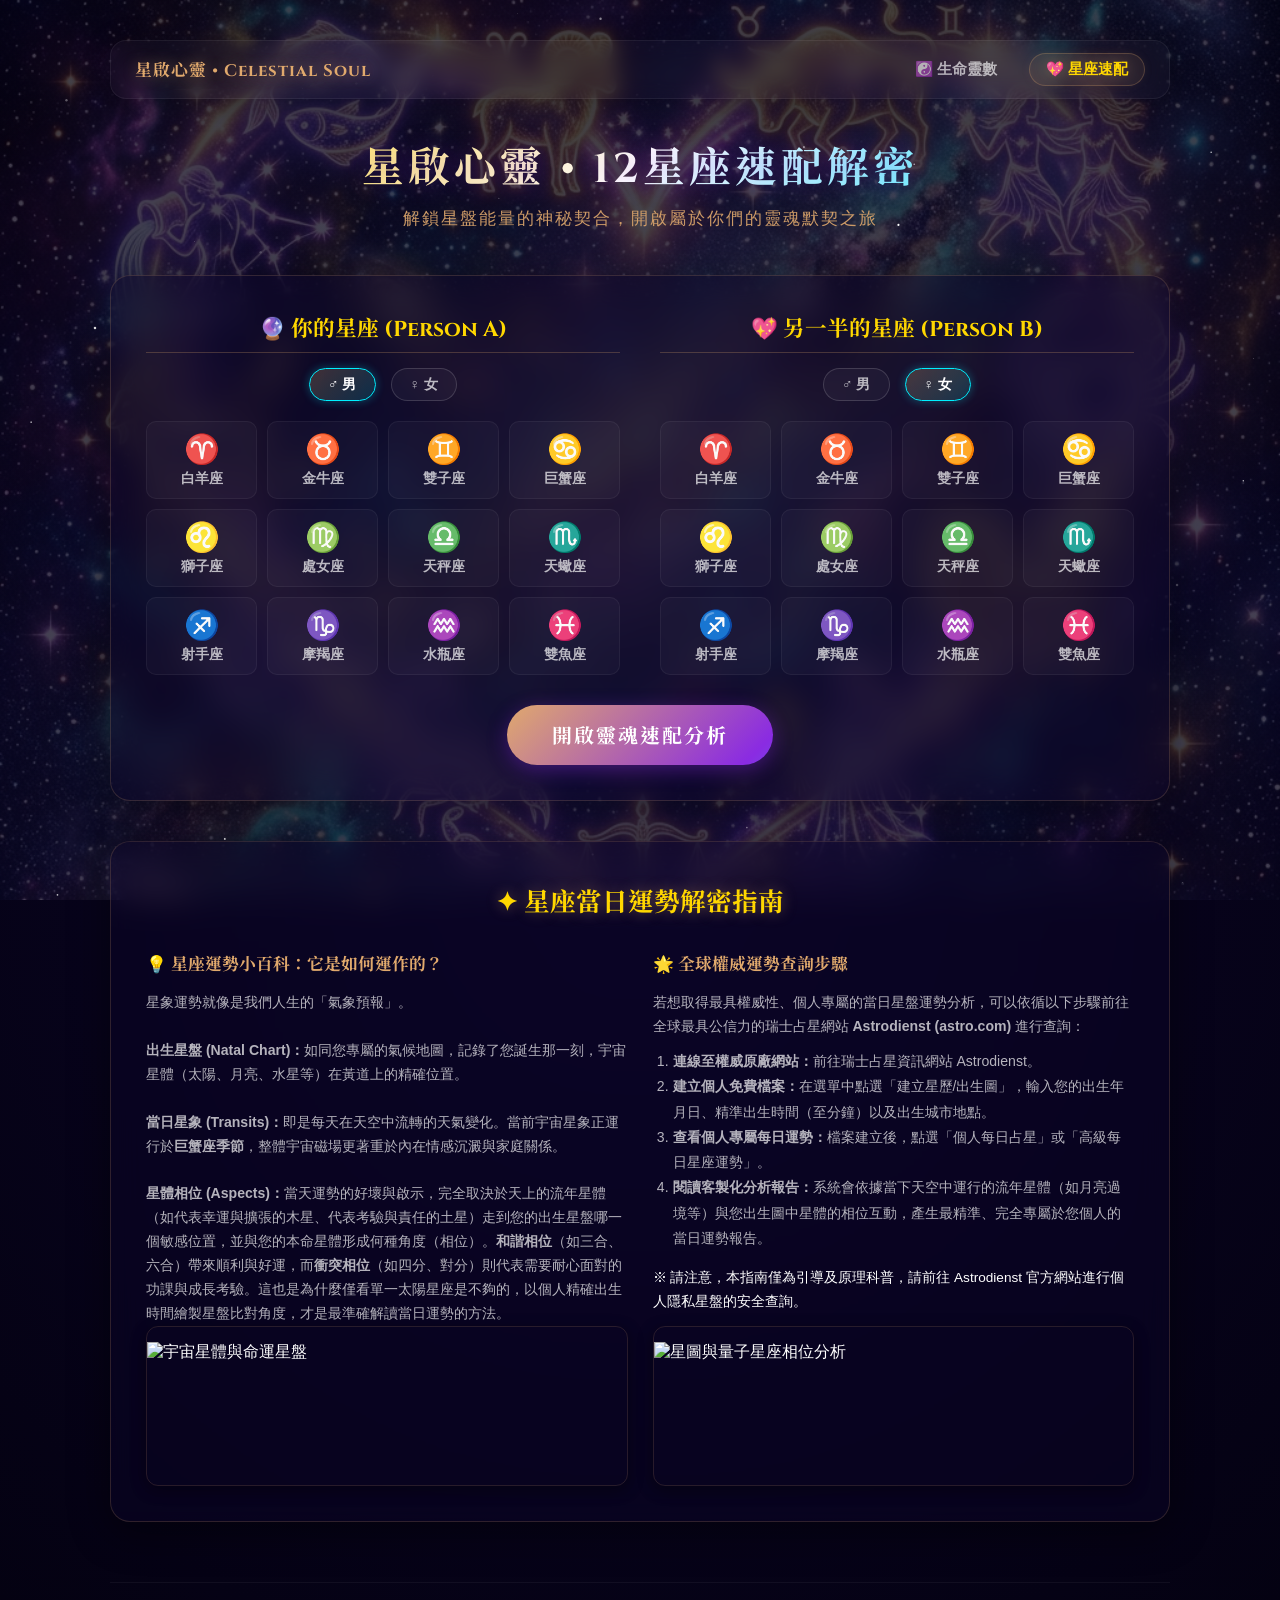
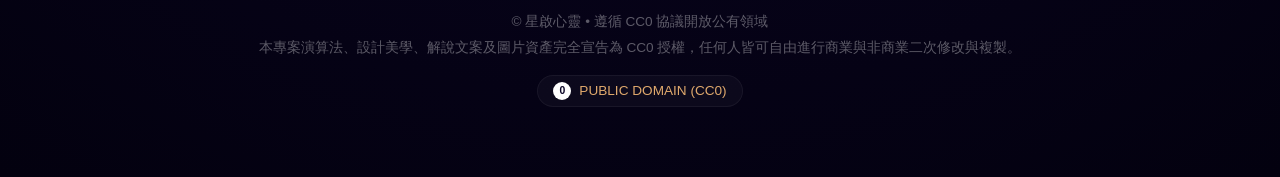
==== zodiac-matchmaker/index.html @ 4b8df40c "Deploy: upload SSLErrorAssistant and zodiac-matchmaker to RAY3" ====
<!DOCTYPE html>
<html lang="zh-Hant">
<head>
  <meta charset="UTF-8">
  <meta name="viewport" content="width=device-width, initial-scale=1.0">
  <title>星啟心靈 • 12星座戀人速配解密 (CC0 無版權開放版)</title>
  <meta name="description" content="自動計算12星座速配指數，結合情人互動模式、互補能量分析與價值觀共鳴，為您提供最高情緒價值的靈魂解讀與默契指南。">
  <link rel="stylesheet" href="index.css">
</head>
<body>

  <!-- 宇宙背景與動態星空 -->
  <div class="celestial-bg"></div>
  <canvas id="starfield-canvas" class="star-field-canvas"></canvas>

  <!-- 自動計算動畫遮罩 -->
  <div id="loader-overlay" class="loader-overlay hidden">
    <div class="cosmic-spinner"></div>
    <p id="loader-text">與守護星宿建立量子連結中...</p>
  </div>

  <div class="app-container">
    
    <!-- 頂部導覽列 -->
    <nav class="site-nav">
      <div class="nav-brand">星啟心靈 • Celestial Soul</div>
      <div class="nav-links">
        <a href="../index.html" class="nav-link">☯️ 生命靈數</a>
        <a href="index.html" class="nav-link active">💖 星座速配</a>
      </div>
    </nav>
    
    <!-- 網站標頭 -->
    <header class="site-header">
      <h1>星啟心靈 • 12星座速配解密</h1>
      <p>解鎖星盤能量的神秘契合，開啟屬於你們的靈魂默契之旅</p>
    </header>

    <!-- 星座選擇主面板 -->
    <main class="glass-panel">
      <div class="zodiac-selection-area">
        
        <!-- 左側：第一方星座 -->
        <div class="selection-column">
          <h2 class="column-title">🔮 你的星座 (Person A)</h2>
          <div class="gender-selector" id="gender-person-a">
            <button class="gender-btn active" data-gender="male">♂️ 男</button>
            <button class="gender-btn" data-gender="female">♀️ 女</button>
          </div>
          <div class="zodiac-grid" id="grid-person-a">
            <!-- 由 JS 動態生成星座卡片 -->
          </div>
        </div>

        <!-- 右側：第二方星座 -->
        <div class="selection-column">
          <h2 class="column-title">💖 另一半的星座 (Person B)</h2>
          <div class="gender-selector" id="gender-person-b">
            <button class="gender-btn" data-gender="male">♂️ 男</button>
            <button class="gender-btn active" data-gender="female">♀️ 女</button>
          </div>
          <div class="zodiac-grid" id="grid-person-b">
            <!-- 由 JS 動態生成星座卡片 -->
          </div>
        </div>

      </div>

      <!-- 分析按鈕 -->
      <div class="match-button-wrapper">
        <button id="btn-match" class="btn-celestial">開啟靈魂速配分析</button>
      </div>
    </main>

    <!-- 速配分析結果儀表板 (預設隱藏) -->
    <section id="results-dashboard" class="glass-panel results-dashboard hidden">
      
      <!-- 頂部速配基礎資訊 -->
      <div class="results-header">
        
        <div class="match-profile-container">
          <!-- Person A -->
          <div class="profile-sign" id="profile-a">
            <span class="profile-symbol" id="symbol-a">♈</span>
            <span class="profile-name" id="name-a">牡羊座</span>
          </div>
          
          <div class="match-vs-heart">💖</div>
          
          <!-- Person B -->
          <div class="profile-sign" id="profile-b">
            <span class="profile-symbol" id="symbol-b">♌</span>
            <span class="profile-name" id="name-b">獅子座</span>
          </div>
        </div>

        <!-- 圓形百分比得分 -->
        <div class="score-circular-wrapper">
          <div class="circle-score-box">
            <span class="score-num" id="compatibility-score">92</span>
            <span class="score-lbl">速配指數</span>
          </div>
        </div>

      </div>

      <!-- 細項屬性速配條 -->
      <div class="compatibility-ratings-box">
        <div class="rating-row">
          <div class="rating-header">
            <span class="rating-label">💬 溝通契合度</span>
            <span class="rating-value" id="rate-comm-val">90%</span>
          </div>
          <div class="rating-bar-bg">
            <div class="rating-bar-fill" id="rate-comm-bar" style="width: 0%;"></div>
          </div>
        </div>

        <div class="rating-row">
          <div class="rating-header">
            <span class="rating-label">🔥 情感熱烈度</span>
            <span class="rating-value" id="rate-passion-val">95%</span>
          </div>
          <div class="rating-bar-bg">
            <div class="rating-bar-fill" id="rate-passion-bar" style="width: 0%;"></div>
          </div>
        </div>

        <div class="rating-row">
          <div class="rating-header">
            <span class="rating-label">🛡️ 關係穩定度</span>
            <span class="rating-value" id="rate-stable-val">85%</span>
          </div>
          <div class="rating-bar-bg">
            <div class="rating-bar-fill" id="rate-stable-bar" style="width: 0%;"></div>
          </div>
        </div>
      </div>

      <!-- 情緒價值總評語卡 -->
      <div class="emotional-verdict-card">
        <h4 id="verdict-title">天作之合，靈魂共鳴</h4>
        <p id="verdict-desc">兩個人在一起就像是兩顆互相吸引的恆星，在浩瀚的宇宙中交織出明亮的光芒。你們的愛充滿激情且彼此忠誠，是不畏風雨的黃金組合。</p>
        
        <!-- 衝突摩擦區 -->
        <div class="verdict-friction-box" id="verdict-friction-box">
          <h5>💥 潛在衝突與關係考驗：</h5>
          <p id="verdict-friction-desc">相處久了可能會面臨的性格磨擦點與考驗...</p>
        </div>
      </div>

      <!-- 四大深度模式切換 Tab -->
      <div class="modes-tab-bar">
        <button class="tab-link active" data-target="panel-personality">🔮 星座性格解析</button>
        <button class="tab-link" data-target="panel-interaction">🎭 情人互動模式</button>
        <button class="tab-link" data-target="panel-complementary">☯️ 能量互補模式</button>
        <button class="tab-link" data-target="panel-values">💎 價值觀共鳴模式</button>
      </div>

      <!-- Tab 面板內容 -->
      <div class="tab-content-area">

        <!-- 星座性格解析 -->
        <div id="panel-personality" class="tab-panel active">
          <div class="personality-layout">
            <!-- Person A 性格卡片 -->
            <div class="personality-card" id="personality-card-a">
              <div class="zodiac-profile-header">
                <span class="zodiac-profile-symbol" id="personality-symbol-a">♈</span>
                <div class="zodiac-profile-title">
                  <h3 id="personality-name-a">白羊座</h3>
                  <span class="zodiac-tag" id="personality-tag-a">火象星座 • 本位</span>
                </div>
              </div>
              <p class="zodiac-profile-label" id="personality-label-a">熱烈奔放的開拓者</p>
              <p class="zodiac-profile-desc" id="personality-desc-a">擁有無窮勇氣與行動力的開路先鋒</p>
              
              <div class="traits-container">
                <div class="trait-box strength">
                  <h5>🌟 優勢特質</h5>
                  <div class="trait-tags" id="personality-strengths-a">
                    <!-- Dynamic tags -->
                  </div>
                </div>
                <div class="trait-box weakness">
                  <h5>⚠️ 劣勢盲點</h5>
                  <div class="trait-tags" id="personality-weaknesses-a">
                    <!-- Dynamic tags -->
                  </div>
                </div>
              </div>

              <div class="love-style-box">
                <h5>💖 戀愛風格與態度</h5>
                <p id="personality-love-a">主動出擊，愛恨分明</p>
              </div>
            </div>

            <!-- VS 分割線 -->
            <div class="personality-divider">
              <span class="divider-line"></span>
              <span class="divider-icon">✵</span>
              <span class="divider-line"></span>
            </div>

            <!-- Person B 性格卡片 -->
            <div class="personality-card" id="personality-card-b">
              <div class="zodiac-profile-header">
                <span class="zodiac-profile-symbol" id="personality-symbol-b">♌</span>
                <div class="zodiac-profile-title">
                  <h3 id="personality-name-b">獅子座</h3>
                  <span class="zodiac-tag" id="personality-tag-b">火象星座 • 固定</span>
                </div>
              </div>
              <p class="zodiac-profile-label" id="personality-label-b">慷慨高傲的領導者</p>
              <p class="zodiac-profile-desc" id="personality-desc-b">自帶引力與領袖氣場的耀眼恆星</p>
              
              <div class="traits-container">
                <div class="trait-box strength">
                  <h5>🌟 優勢特質</h5>
                  <div class="trait-tags" id="personality-strengths-b">
                    <!-- Dynamic tags -->
                  </div>
                </div>
                <div class="trait-box weakness">
                  <h5>⚠️ 劣勢盲點</h5>
                  <div class="trait-tags" id="personality-weaknesses-b">
                    <!-- Dynamic tags -->
                  </div>
                </div>
              </div>

              <div class="love-style-box">
                <h5>💖 戀愛風格與態度</h5>
                <p id="personality-love-b">充滿戲劇張力與絕對忠誠的愛</p>
              </div>
            </div>
          </div>
        </div>
        
        <!-- 情人互動模式 -->
        <div id="panel-interaction" class="tab-panel">
          <div class="mode-layout">
            <div class="mode-content">
              <h3>日常相處火花與溝通密碼</h3>
              <p id="interaction-text" class="mode-para">你們的互動總是自然且充滿生機。不論是分享生活中的瑣碎，還是進行深度的思考討論，彼此都能快速抓到對方的笑點與思維頻率。</p>
              
              <div class="mode-highlight-box">
                <h5>✨ 最甜蜜的約會指南：</h5>
                <p id="interaction-dating">一起進行戶外運動、挑戰新鮮事物，或者一起策劃一場隨興的公路旅行，最能激發你們的熱情火花！</p>
              </div>

              <div class="mode-warning-box">
                <h5>⚠️ 相處暗礁與溝通地雷：</h5>
                <p id="interaction-warning">雙方在日常對話中容易踩到的地雷與誤區...</p>
              </div>

              <!-- 情人互動小挑戰 -->
              <div class="interactive-challenge-card">
                <h4>🔮 今日默契升溫挑戰 (Lover Challenge)</h4>
                <p class="challenge-text" id="challenge-content">「用眼神交流30秒，並不准笑場，最後給對方一個溫暖的擁抱。」</p>
                <button class="btn-challenge" id="btn-next-challenge">換個挑戰 ✦</button>
              </div>
            </div>
            
            <div class="mode-illustration-container">
              <img src="assets/lover_interaction.png" alt="情人互動模式" class="mode-img">
            </div>
          </div>
        </div>

        <!-- 能量互補模式 -->
        <div id="panel-complementary" class="tab-panel">
          <div class="mode-layout">
            <div class="mode-content">
              <h3>靈魂拼圖與互補成長</h3>
              <p id="complementary-text" class="mode-para">你們的結合正是陰陽調和的典範。一個人擅長開創與引導，另一個人則溫柔地托底與包容。性格上的不同不是隔閡，而是讓靈魂趨於完美的最後一塊拼圖。</p>
              
              <div class="mode-highlight-box">
                <h5>🌱 伴侶修行課題：</h5>
                <p id="complementary-lesson">學習在強勢時給予對方溫柔的包容，在被動時勇敢踏出支持的一步，這能讓你們的守護能量牢不可破。</p>
              </div>

              <div class="mode-warning-box">
                <h5>🔍 性格不合關鍵剖析：</h5>
                <p id="complementary-warning">性格差異中可能帶來摩擦與不協調的關鍵要素...</p>
              </div>
            </div>

            <div class="mode-illustration-container">
              <img src="assets/complementary_balance.png" alt="互補能量模式" class="mode-img">
            </div>
          </div>
        </div>

        <!-- 價值觀共鳴模式 -->
        <div id="panel-values" class="tab-panel">
          <div class="mode-layout">
            <div class="mode-content">
              <h3>未來共鳴與核心價值</h3>
              <p id="values-text" class="mode-para">在人生的大方向上，你們擁有高度一致的追求。不論是對於理想生活的勾勒，對財富積累的態度，還是對家庭責任的承擔，彼此都願意成為對方的依靠。</p>
              
              <div class="mode-highlight-box">
                <h5>💍 長久維繫指引：</h5>
                <p id="values-guideline">建立一個共同的夢想儲蓄計劃或未來清單，定期回顧進度，讓未來的每一步都刻印著彼此的名字。</p>
              </div>

              <div class="mode-warning-box">
                <h5>⚡ 價值觀分歧與對立：</h5>
                <p id="values-warning">雙方在生活目標、金錢觀或未來願景中的潛在分歧...</p>
              </div>
            </div>

            <div class="mode-illustration-container">
              <img src="assets/values_harmony.png" alt="價值觀模式" class="mode-img">
            </div>
          </div>
        </div>

      </div>

    </section>

    <!-- 星座運勢科普與查詢指南 -->
    <section class="glass-panel guide-section">
      <h2>✦ 星座當日運勢解密指南</h2>
      <div class="faq-grid">
        
        <div class="faq-item">
          <h4>💡 星座運勢小百科：它是如何運作的？</h4>
          <p>
            星象運勢就像是我們人生的「氣象預報」。<br><br>
            <strong>出生星盤 (Natal Chart)：</strong>如同您專屬的氣候地圖，記錄了您誕生那一刻，宇宙星體（太陽、月亮、水星等）在黃道上的精確位置。<br><br>
            <strong>當日星象 (Transits)：</strong>即是每天在天空中流轉的天氣變化。當前宇宙星象正運行於<strong>巨蟹座季節</strong>，整體宇宙磁場更著重於內在情感沉澱與家庭關係。<br><br>
            <strong>星體相位 (Aspects)：</strong>當天運勢的好壞與啟示，完全取決於天上的流年星體（如代表幸運與擴張的木星、代表考驗與責任的土星）走到您的出生星盤哪一個敏感位置，並與您的本命星體形成何種角度（相位）。<strong>和諧相位</strong>（如三合、六合）帶來順利與好運，而<strong>衝突相位</strong>（如四分、對分）則代表需要耐心面對的功課與成長考驗。這也是為什麼僅看單一太陽星座是不夠的，以個人精確出生時間繪製星盤比對角度，才是最準確解讀當日運勢的方法。
          </p>
          <img src="../cosmic_hourglass.png" alt="宇宙星體與命運星盤" class="faq-image">
        </div>

        <div class="faq-item">
          <h4>🌟 全球權威運勢查詢步驟</h4>
          <p>
            若想取得最具權威性、個人專屬的當日星盤運勢分析，可以依循以下步驟前往全球最具公信力的瑞士占星網站 <strong>Astrodienst (astro.com)</strong> 進行查詢：
          </p>
          <ol style="color: rgba(255, 255, 255, 0.7); font-size: 0.88rem; line-height: 1.8; padding-left: 20px; margin-top: 10px;">
            <li><strong>連線至權威原廠網站：</strong>前往瑞士占星資訊網站 Astrodienst。</li>
            <li><strong>建立個人免費檔案：</strong>在選單中點選「建立星歷/出生圖」，輸入您的出生年月日、精準出生時間（至分鐘）以及出生城市地點。</li>
            <li><strong>查看個人專屬每日運勢：</strong>檔案建立後，點選「個人每日占星」或「高級每日星座運勢」。</li>
            <li><strong>閱讀客製化分析報告：</strong>系統會依據當下天空中運行的流年星體（如月亮過境等）與您出生圖中星體的相位互動，產生最精準、完全專屬於您個人的當日運勢報告。</li>
          </ol>
          <p style="margin-top: 15px; font-size: 0.85rem; color: var(--color-light-purple);">
            ※ 請注意，本指南僅為引導及原理科普，請前往 Astrodienst 官方網站進行個人隱私星盤的安全查詢。
          </p>
          <img src="../magic_grid.png" alt="星圖與量子星座相位分析" class="faq-image">
        </div>

      </div>
    </section>

    <!-- 網站頁尾 -->
    <footer class="site-footer">
      <p>© 星啟心靈 • 遵循 CC0 協議開放公有領域</p>
      <p>本專案演算法、設計美學、解說文案及圖片資產完全宣告為 CC0 授權，任何人皆可自由進行商業與非商業二次修改與複製。</p>
      
      <div class="cc0-badge">
        <span class="cc0-icon">0</span>
        <span>PUBLIC DOMAIN (CC0)</span>
      </div>
    </footer>

  </div>

  <script src="app.js"></script>
</body>
</html>
---- zodiac-matchmaker/index.css ----
/*
 * 12星座速配指數 (Zodiac Matchmaker) - 奢華星空美學樣式表
 * 本樣式表遵循 CC0 協議開放公有領域，可自由修改與複製。
 */

@import url('https://fonts.googleapis.com/css2?family=Cinzel:wght@400;600;700;900&family=Noto+Serif+TC:wght@400;600;700;900&display=swap');

:root {
  --bg-color: #0b0526;
  --bg-color-end: #03010f;
  --panel-bg: rgba(11, 5, 38, 0.5);
  --panel-border: rgba(224, 169, 109, 0.18);
  
  --color-gold: #e0a96d;
  --color-bright-gold: #ffd700;
  --color-aurora-blue: #00f0ff;
  --color-purple: #8a2be2;
  --color-pink: #ff69b4;
  --color-text-dim: rgba(255, 255, 255, 0.7);

  --font-serif: 'Cinzel', 'Noto Serif TC', serif;
  --font-sans: -apple-system, BlinkMacSystemFont, "Segoe UI", Roboto, "Helvetica Neue", Arial, sans-serif;
  
  --gold-glow: 0 0 15px rgba(224, 169, 109, 0.45);
  --cyan-glow: 0 0 15px rgba(0, 240, 255, 0.4);
}

* {
  box-sizing: border-box;
  margin: 0;
  padding: 0;
}

body {
  background: radial-gradient(circle at center, var(--bg-color) 0%, var(--bg-color-end) 100%);
  color: #ffffff;
  font-family: var(--font-sans);
  min-height: 100vh;
  overflow-x: hidden;
  position: relative;
}

/* 宇宙星空背景層 */
.celestial-bg {
  position: fixed;
  top: 0;
  left: 0;
  width: 100vw;
  height: 100vh;
  z-index: -2;
  background-image: url('assets/zodiac_love_bg.png');
  background-size: cover;
  background-position: center;
  opacity: 0.25;
  pointer-events: none;
}

.star-field-canvas {
  position: fixed;
  top: 0;
  left: 0;
  width: 100vw;
  height: 100vh;
  z-index: -1;
  pointer-events: none;
}

/* 網頁主容器 */
.app-container {
  max-width: 1100px;
  margin: 0 auto;
  padding: 40px 20px;
  position: relative;
  z-index: 10;
}

/* 網站標頭 */
.site-header {
  text-align: center;
  margin-bottom: 45px;
}

.site-header h1 {
  font-family: var(--font-serif);
  font-size: 2.6rem;
  letter-spacing: 4px;
  background: linear-gradient(135deg, var(--color-bright-gold) 0%, #ffffff 50%, var(--color-aurora-blue) 100%);
  -webkit-background-clip: text;
  -webkit-text-fill-color: transparent;
  margin-bottom: 10px;
  text-shadow: 0 0 25px rgba(138, 43, 226, 0.35);
}

.site-header p {
  color: var(--color-gold);
  font-size: 1.05rem;
  letter-spacing: 2px;
  opacity: 0.9;
}

/* 毛玻璃主面板 */
.glass-panel {
  background: var(--panel-bg);
  border: 1px solid var(--panel-border);
  border-radius: 20px;
  backdrop-filter: blur(15px);
  -webkit-backdrop-filter: blur(15px);
  box-shadow: 0 10px 40px rgba(0, 0, 0, 0.45);
  padding: 35px;
  margin-bottom: 35px;
  transition: all 0.3s ease;
}

.glass-panel:hover {
  border-color: rgba(224, 169, 109, 0.35);
  box-shadow: 0 15px 45px rgba(0, 240, 255, 0.1), var(--gold-glow);
}

/* 星座選擇網格區 */
.zodiac-selection-area {
  display: grid;
  grid-template-columns: 1fr 1fr;
  gap: 40px;
  margin-bottom: 25px;
}

.selection-column {
  display: flex;
  flex-direction: column;
}

.column-title {
  font-family: var(--font-serif);
  font-size: 1.35rem;
  color: var(--color-bright-gold);
  margin-bottom: 15px;
  text-align: center;
  border-bottom: 1px solid rgba(224, 169, 109, 0.25);
  padding-bottom: 8px;
}

.gender-selector {
  display: flex;
  justify-content: center;
  gap: 15px;
  margin-bottom: 20px;
}

.gender-btn {
  background: rgba(255, 255, 255, 0.04);
  border: 1px solid rgba(255, 255, 255, 0.15);
  border-radius: 20px;
  padding: 6px 18px;
  color: var(--color-text-dim);
  font-size: 0.9rem;
  cursor: pointer;
  transition: all 0.3s ease;
  font-family: var(--font-sans);
  font-weight: 600;
}

.gender-btn:hover {
  border-color: var(--color-gold);
  color: #ffffff;
  background: rgba(255, 255, 255, 0.08);
}

.gender-btn.active {
  background: linear-gradient(135deg, rgba(224, 169, 109, 0.25) 0%, rgba(0, 240, 255, 0.15) 100%);
  border-color: var(--color-aurora-blue);
  color: #ffffff;
  box-shadow: 0 0 10px rgba(0, 240, 255, 0.3);
}

/* 星座12宮網格 */
.zodiac-grid {
  display: grid;
  grid-template-columns: repeat(4, 1fr);
  gap: 10px;
}

.zodiac-card {
  background: rgba(255, 255, 255, 0.03);
  border: 1px solid rgba(255, 255, 255, 0.05);
  border-radius: 10px;
  padding: 10px 5px;
  text-align: center;
  cursor: pointer;
  transition: all 0.25s cubic-bezier(0.25, 0.8, 0.25, 1);
  display: flex;
  flex-direction: column;
  align-items: center;
  justify-content: center;
}

.zodiac-card:hover {
  background: rgba(224, 169, 109, 0.1);
  border-color: var(--color-gold);
  transform: translateY(-2px);
  box-shadow: 0 4px 12px rgba(224, 169, 109, 0.2);
}

.zodiac-card.active {
  background: linear-gradient(135deg, rgba(224, 169, 109, 0.2) 0%, rgba(0, 240, 255, 0.15) 100%);
  border-color: var(--color-aurora-blue);
  box-shadow: var(--cyan-glow), inset 0 0 8px rgba(0, 240, 255, 0.3);
}

.zodiac-symbol {
  font-size: 1.8rem;
  margin-bottom: 4px;
}

.zodiac-card.active .zodiac-symbol {
  text-shadow: 0 0 8px var(--color-aurora-blue);
}

.zodiac-name {
  font-size: 0.85rem;
  color: var(--color-text-dim);
  font-weight: 600;
}

.zodiac-card.active .zodiac-name {
  color: #ffffff;
}

/* 速配分析按鈕 */
.match-button-wrapper {
  text-align: center;
  margin-top: 30px;
}

.btn-celestial {
  background: linear-gradient(135deg, var(--color-gold) 0%, var(--color-purple) 50%, var(--color-aurora-blue) 100%);
  border: none;
  border-radius: 30px;
  padding: 15px 45px;
  font-family: var(--font-serif);
  font-weight: 700;
  font-size: 1.25rem;
  color: #ffffff;
  cursor: pointer;
  letter-spacing: 2px;
  transition: all 0.3s ease;
  box-shadow: 0 5px 20px rgba(138, 43, 226, 0.4);
  background-size: 200% auto;
}

.btn-celestial:hover {
  background-position: right center;
  transform: translateY(-2px);
  box-shadow: 0 8px 30px rgba(0, 240, 255, 0.5), var(--gold-glow);
}

.btn-celestial:active {
  transform: translateY(1px);
}

/* 計算動畫遮罩 */
.loader-overlay {
  position: fixed;
  top: 0;
  left: 0;
  width: 100vw;
  height: 100vh;
  background: rgba(3, 1, 15, 0.96);
  z-index: 1000;
  display: flex;
  flex-direction: column;
  justify-content: center;
  align-items: center;
}

.cosmic-spinner {
  width: 90px;
  height: 90px;
  border: 3px solid transparent;
  border-top-color: var(--color-bright-gold);
  border-bottom-color: var(--color-aurora-blue);
  border-radius: 50%;
  animation: spinClockwise 1.8s cubic-bezier(0.5, 0.1, 0.5, 0.9) infinite;
  position: relative;
  box-shadow: var(--cyan-glow);
}

.cosmic-spinner::after {
  content: "";
  position: absolute;
  top: 15px;
  left: 15px;
  right: 15px;
  bottom: 15px;
  border: 3px solid transparent;
  border-left-color: var(--color-pink);
  border-right-color: var(--color-purple);
  border-radius: 50%;
  animation: spinCounter 1s linear infinite;
}

.loader-overlay p {
  margin-top: 30px;
  font-family: var(--font-serif);
  font-size: 1.15rem;
  letter-spacing: 2px;
  color: var(--color-gold);
  animation: pulseFade 1.6s ease-in-out infinite;
}

/* 隱藏 */
.hidden {
  display: none !important;
}

/* 速配分析看板區 */
.results-dashboard {
  margin-top: 40px;
}

/* 儀表板頂部頭資訊 */
.results-header {
  display: flex;
  align-items: center;
  justify-content: space-between;
  border-bottom: 1px solid rgba(224, 169, 109, 0.2);
  padding-bottom: 25px;
  margin-bottom: 30px;
  gap: 30px;
}

.match-profile-container {
  display: flex;
  align-items: center;
  gap: 15px;
  flex: 1;
}

.profile-sign {
  width: 75px;
  height: 75px;
  border-radius: 50%;
  background: rgba(255, 255, 255, 0.04);
  border: 2px solid var(--color-gold);
  display: flex;
  flex-direction: column;
  justify-content: center;
  align-items: center;
  box-shadow: var(--gold-glow);
}

.profile-symbol {
  font-size: 2.2rem;
}

.profile-name {
  font-size: 0.8rem;
  color: var(--color-bright-gold);
  font-weight: bold;
}

.match-vs-heart {
  font-size: 2.5rem;
  color: var(--color-pink);
  animation: heartbeat 1.4s infinite;
  text-shadow: 0 0 15px var(--color-pink);
}

/* 圓形百分比儀表板 */
.score-circular-wrapper {
  display: flex;
  flex-direction: column;
  align-items: center;
  justify-content: center;
  flex-shrink: 0;
}

.circle-score-box {
  width: 120px;
  height: 120px;
  border-radius: 50%;
  background: radial-gradient(circle, rgba(138, 43, 226, 0.25) 0%, rgba(11, 5, 38, 0.8) 75%);
  border: 3px solid var(--color-aurora-blue);
  display: flex;
  flex-direction: column;
  justify-content: center;
  align-items: center;
  box-shadow: var(--cyan-glow), inset 0 0 15px rgba(0, 240, 255, 0.25);
  animation: glowPulse 2s infinite alternate;
}

.score-num {
  font-family: var(--font-serif);
  font-size: 3rem;
  font-weight: 900;
  line-height: 1;
}

.score-lbl {
  font-size: 0.75rem;
  color: var(--color-gold);
  letter-spacing: 1px;
}

/* 能量雷達/屬性速配條 */
.compatibility-ratings-box {
  background: rgba(255, 255, 255, 0.02);
  border: 1px solid rgba(255, 255, 255, 0.05);
  border-radius: 12px;
  padding: 20px;
  margin-bottom: 30px;
}

.rating-row {
  margin-bottom: 12px;
}

.rating-row:last-child {
  margin-bottom: 0;
}

.rating-header {
  display: flex;
  justify-content: space-between;
  font-size: 0.9rem;
  margin-bottom: 6px;
  color: var(--color-text-dim);
}

.rating-label {
  font-weight: 600;
}

.rating-value {
  color: var(--color-aurora-blue);
  font-weight: 700;
}

.rating-bar-bg {
  width: 100%;
  height: 8px;
  background: rgba(255, 255, 255, 0.08);
  border-radius: 4px;
  overflow: hidden;
}

.rating-bar-fill {
  height: 100%;
  background: linear-gradient(90deg, var(--color-purple) 0%, var(--color-aurora-blue) 100%);
  border-radius: 4px;
  width: 0;
  transition: width 1.2s cubic-bezier(0.1, 0.8, 0.25, 1);
}

/* 大核心文案區 - 高情緒價值 */
.emotional-verdict-card {
  border-left: 4px solid var(--color-gold);
  background: linear-gradient(90deg, rgba(224, 169, 109, 0.08) 0%, rgba(255, 255, 255, 0) 100%);
  padding: 20px 25px;
  border-radius: 0 15px 15px 0;
  margin-bottom: 35px;
}

.emotional-verdict-card h4 {
  font-family: var(--font-serif);
  font-size: 1.25rem;
  color: var(--color-bright-gold);
  margin-bottom: 8px;
}

.emotional-verdict-card p {
  font-size: 0.98rem;
  line-height: 1.7;
  color: rgba(255, 255, 255, 0.9);
}

.verdict-friction-box {
  margin-top: 15px;
  background: rgba(255, 68, 68, 0.03);
  border: 1px dashed rgba(255, 68, 68, 0.25);
  border-radius: 12px;
  padding: 15px 20px;
}

.verdict-friction-box h5 {
  color: #ff4444;
  font-family: var(--font-serif);
  font-size: 1.05rem;
  margin-bottom: 6px;
}

.verdict-friction-box p {
  font-size: 0.92rem;
  line-height: 1.6;
  color: rgba(255, 255, 255, 0.8);
}


/* 三大深度模式 Tab 控制器 */
.modes-tab-bar {
  display: flex;
  border-bottom: 1px solid rgba(255, 255, 255, 0.1);
  margin-bottom: 30px;
  overflow-x: auto;
}

.tab-link {
  background: none;
  border: none;
  padding: 15px 25px;
  color: rgba(255, 255, 255, 0.55);
  font-size: 1.05rem;
  font-family: var(--font-serif);
  font-weight: 600;
  cursor: pointer;
  transition: all 0.3s ease;
  position: relative;
  white-space: nowrap;
  letter-spacing: 1px;
}

.tab-link:hover {
  color: #ffffff;
}

.tab-link.active {
  color: var(--color-aurora-blue);
}

.tab-link.active::after {
  content: "";
  position: absolute;
  bottom: -1px;
  left: 0;
  width: 100%;
  height: 3px;
  background: var(--color-aurora-blue);
  box-shadow: var(--cyan-glow);
}

/* Tab 顯示面板 */
.tab-panel {
  display: none;
  animation: panelFadeIn 0.5s ease forwards;
}

.tab-panel.active {
  display: block;
}

/* 模式解讀卡片佈局 */
.mode-layout {
  display: grid;
  grid-template-columns: 1fr 280px;
  gap: 35px;
  align-items: flex-start;
}

.mode-content h3 {
  font-family: var(--font-serif);
  font-size: 1.5rem;
  color: var(--color-bright-gold);
  margin-bottom: 15px;
}

.mode-para {
  font-size: 1rem;
  line-height: 1.8;
  color: rgba(255, 255, 255, 0.85);
  margin-bottom: 20px;
}

.mode-highlight-box {
  background: rgba(224, 169, 109, 0.04);
  border: 1px dashed rgba(224, 169, 109, 0.25);
  border-radius: 12px;
  padding: 20px;
  margin-top: 15px;
}

.mode-highlight-box h5 {
  font-family: var(--font-serif);
  font-size: 1.05rem;
  color: var(--color-gold);
  margin-bottom: 8px;
}

.mode-highlight-box p {
  font-size: 0.92rem;
  line-height: 1.6;
  color: rgba(255, 255, 255, 0.8);
}

.mode-warning-box {
  background: rgba(255, 105, 180, 0.04);
  border: 1px solid rgba(255, 105, 180, 0.15);
  border-radius: 12px;
  padding: 20px;
  margin-top: 15px;
}

.mode-warning-box h5 {
  font-family: var(--font-serif);
  font-size: 1.05rem;
  color: var(--color-pink);
  margin-bottom: 8px;
}

.mode-warning-box p {
  font-size: 0.92rem;
  line-height: 1.6;
  color: rgba(255, 255, 255, 0.8);
}


/* 互動挑戰功能 */
.interactive-challenge-card {
  background: rgba(138, 43, 226, 0.08);
  border: 1px solid rgba(138, 43, 226, 0.25);
  border-radius: 12px;
  padding: 22px;
  margin-top: 25px;
  position: relative;
  overflow: hidden;
}

.interactive-challenge-card::before {
  content: "✦";
  position: absolute;
  top: -10px;
  right: -5px;
  font-size: 4rem;
  color: rgba(138, 43, 226, 0.15);
}

.interactive-challenge-card h4 {
  font-family: var(--font-serif);
  font-size: 1.15rem;
  color: var(--color-pink);
  margin-bottom: 10px;
}

.challenge-text {
  font-size: 0.95rem;
  line-height: 1.6;
  color: rgba(255, 255, 255, 0.85);
  margin-bottom: 15px;
}

.btn-challenge {
  background: var(--color-purple);
  border: none;
  border-radius: 20px;
  padding: 8px 20px;
  color: #ffffff;
  font-size: 0.85rem;
  font-weight: bold;
  cursor: pointer;
  transition: all 0.3s ease;
  box-shadow: 0 0 10px rgba(138, 43, 226, 0.35);
}

.btn-challenge:hover {
  background: var(--color-pink);
  box-shadow: 0 0 15px rgba(255, 105, 180, 0.5);
  transform: scale(1.03);
}

/* 模式插畫 */
.mode-illustration-container {
  width: 100%;
  border-radius: 15px;
  overflow: hidden;
  border: 1px solid rgba(224, 169, 109, 0.15);
  box-shadow: 0 6px 20px rgba(0, 0, 0, 0.4);
}

.mode-img {
  width: 100%;
  height: 200px;
  object-fit: cover;
  transition: transform 0.5s ease;
}

.mode-illustration-container:hover .mode-img {
  transform: scale(1.05);
}

/* 網站頁尾 */
.site-footer {
  text-align: center;
  margin-top: 60px;
  padding: 30px 0;
  border-top: 1px solid rgba(255, 255, 255, 0.05);
  color: rgba(255, 255, 255, 0.35);
  font-size: 0.85rem;
}

.site-footer p {
  margin-bottom: 8px;
}

.cc0-badge {
  display: inline-flex;
  align-items: center;
  gap: 8px;
  background: rgba(255, 255, 255, 0.03);
  border: 1px solid rgba(255, 255, 255, 0.05);
  padding: 6px 15px;
  border-radius: 30px;
  margin-top: 10px;
  color: var(--color-gold);
}

.cc0-icon {
  background: #ffffff;
  color: #0b0526;
  border-radius: 50%;
  width: 18px;
  height: 18px;
  font-weight: 900;
  display: inline-flex;
  align-items: center;
  justify-content: center;
  font-size: 0.65rem;
}

/* --- 動畫定義 --- */
@keyframes spinClockwise {
  from { transform: rotate(0deg); }
  to { transform: rotate(360deg); }
}

@keyframes spinCounter {
  from { transform: rotate(360deg); }
  to { transform: rotate(0deg); }
}

@keyframes pulseFade {
  0%, 100% { opacity: 0.5; }
  50% { opacity: 1; }
}

@keyframes heartbeat {
  0%, 100% { transform: scale(1); }
  25% { transform: scale(1.1); }
  40% { transform: scale(1.05); }
  60% { transform: scale(1.15); }
}

@keyframes glowPulse {
  from { box-shadow: 0 0 15px rgba(0, 240, 255, 0.2); }
  to { box-shadow: 0 0 30px rgba(0, 240, 255, 0.6); }
}

@keyframes panelFadeIn {
  from { opacity: 0; transform: translateY(12px); }
  to { opacity: 1; transform: translateY(0); }
}

/* 星座性格解析佈局 */
.personality-layout {
  display: grid;
  grid-template-columns: 1fr auto 1fr;
  gap: 25px;
  align-items: stretch;
  margin-bottom: 25px;
}

.personality-card {
  padding: 25px;
  background: rgba(255, 255, 255, 0.02);
  border: 1px solid rgba(255, 255, 255, 0.05);
  border-radius: 16px;
  display: flex;
  flex-direction: column;
  gap: 18px;
  transition: all 0.3s cubic-bezier(0.25, 0.8, 0.25, 1);
}

.personality-card:hover {
  background: rgba(255, 255, 255, 0.04);
  border-color: rgba(224, 169, 109, 0.25);
  transform: translateY(-2px);
  box-shadow: var(--gold-glow);
}

.zodiac-profile-header {
  display: flex;
  align-items: center;
  gap: 15px;
}

.zodiac-profile-symbol {
  font-size: 2.6rem;
  background: linear-gradient(135deg, var(--color-bright-gold), var(--color-gold));
  -webkit-background-clip: text;
  -webkit-text-fill-color: transparent;
  filter: drop-shadow(0 0 8px rgba(224, 169, 109, 0.3));
}

.zodiac-profile-title h3 {
  font-family: var(--font-serif);
  font-size: 1.45rem;
  color: #ffffff;
  letter-spacing: 1px;
}

.zodiac-tag {
  font-size: 0.75rem;
  padding: 3px 10px;
  border-radius: 12px;
  background: rgba(0, 240, 255, 0.1);
  border: 1px solid rgba(0, 240, 255, 0.25);
  color: var(--color-aurora-blue);
  display: inline-block;
  margin-top: 4px;
  font-weight: 600;
  letter-spacing: 0.5px;
}

.zodiac-profile-label {
  font-family: var(--font-serif);
  font-size: 1.15rem;
  color: var(--color-bright-gold);
  font-weight: 600;
  border-bottom: 1px solid rgba(224, 169, 109, 0.15);
  padding-bottom: 10px;
  letter-spacing: 1px;
}

.zodiac-profile-desc {
  font-size: 0.98rem;
  line-height: 1.7;
  color: rgba(255, 255, 255, 0.85);
}

.traits-container {
  display: grid;
  grid-template-columns: 1fr 1fr;
  gap: 20px;
}

.trait-box h5 {
  font-size: 0.88rem;
  color: var(--color-text-dim);
  margin-bottom: 8px;
  font-family: var(--font-serif);
}

.trait-tags {
  display: flex;
  flex-wrap: wrap;
  gap: 8px;
}

.trait-tag {
  font-size: 0.78rem;
  padding: 5px 10px;
  border-radius: 8px;
  font-weight: 600;
}

.strength .trait-tag {
  background: rgba(0, 255, 128, 0.08);
  border: 1px solid rgba(0, 255, 128, 0.2);
  color: #00ff80;
  box-shadow: 0 0 8px rgba(0, 255, 128, 0.1);
}

.weakness .trait-tag {
  background: rgba(255, 105, 180, 0.08);
  border: 1px solid rgba(255, 105, 180, 0.2);
  color: var(--color-pink);
  box-shadow: 0 0 8px rgba(255, 105, 180, 0.1);
}

.love-style-box {
  background: rgba(255, 255, 255, 0.01);
  border: 1px dashed rgba(224, 169, 109, 0.2);
  border-radius: 12px;
  padding: 18px;
  margin-top: auto;
}

.love-style-box h5 {
  font-size: 0.95rem;
  color: var(--color-gold);
  margin-bottom: 8px;
  font-family: var(--font-serif);
  letter-spacing: 1px;
}

.love-style-box p {
  font-size: 0.94rem;
  line-height: 1.6;
  color: rgba(255, 255, 255, 0.8);
}

.personality-divider {
  display: flex;
  flex-direction: column;
  align-items: center;
  justify-content: center;
  gap: 12px;
  color: var(--color-gold);
  opacity: 0.6;
}

.divider-line {
  width: 1px;
  flex: 1;
  background: linear-gradient(to bottom, rgba(224, 169, 109, 0) 0%, rgba(224, 169, 109, 0.55) 50%, rgba(224, 169, 109, 0) 100%);
}

.divider-icon {
  font-size: 1.3rem;
  text-shadow: var(--gold-glow);
}

/* 科普指南區域 */
.guide-section {
  margin-top: 40px;
  border-top: 1px solid rgba(224, 169, 109, 0.15);
  padding-top: 40px;
}

.guide-section h2 {
  font-family: var(--font-serif);
  font-size: 1.6rem;
  color: var(--color-bright-gold);
  text-align: center;
  margin-bottom: 30px;
  text-shadow: var(--gold-glow);
}

.faq-grid {
  display: grid;
  grid-template-columns: 1fr 1fr;
  gap: 25px;
}

.faq-item {
  display: flex;
  flex-direction: column;
}

.faq-item h4 {
  font-size: 1.05rem;
  color: var(--color-gold);
  margin-bottom: 15px;
  display: flex;
  align-items: center;
  gap: 8px;
  font-family: var(--font-serif);
}

.faq-item p {
  font-size: 0.88rem;
  color: rgba(255, 255, 255, 0.7);
  line-height: 1.7;
}

.faq-image {
  width: 100%;
  height: 160px;
  object-fit: cover;
  border-radius: 12px;
  border: 1px solid rgba(224, 169, 109, 0.15);
  margin-top: auto;
  padding-top: 15px;
  transition: all 0.3s ease;
  box-shadow: 0 4px 15px rgba(0, 0, 0, 0.4);
}

.faq-image:hover {
  transform: translateY(-3px);
  border-color: rgba(224, 169, 109, 0.4);
  box-shadow: 0 8px 25px rgba(0, 240, 255, 0.15), 0 0 10px rgba(224, 169, 109, 0.15);
}

/* 響應式佈局 */

/* 頂部導覽列樣式 */
.site-nav {
  display: flex;
  justify-content: space-between;
  align-items: center;
  padding: 12px 24px;
  background: rgba(255, 255, 255, 0.02);
  backdrop-filter: blur(10px);
  -webkit-backdrop-filter: blur(10px);
  border: 1px solid rgba(255, 255, 255, 0.06);
  border-radius: 16px;
  margin-bottom: 35px;
  box-shadow: 0 4px 30px rgba(0, 0, 0, 0.2);
}

.nav-brand {
  color: var(--color-gold);
  font-family: var(--font-serif);
  font-weight: 700;
  font-size: 1.05rem;
  letter-spacing: 1px;
  text-shadow: var(--gold-glow);
}

.nav-links {
  display: flex;
  gap: 15px;
}

.nav-link {
  color: rgba(255, 255, 255, 0.65);
  text-decoration: none;
  font-size: 0.92rem;
  font-weight: 600;
  padding: 6px 16px;
  border-radius: 20px;
  border: 1px solid transparent;
  transition: all 0.3s ease;
}

.nav-link:hover {
  color: #ffffff;
  background: rgba(255, 255, 255, 0.05);
}

.nav-link.active {
  color: var(--color-bright-gold);
  background: rgba(224, 169, 109, 0.1);
  border-color: rgba(224, 169, 109, 0.25);
  text-shadow: var(--gold-glow);
  box-shadow: 0 0 10px rgba(224, 169, 109, 0.08);
}


@media (max-width: 900px) {
  .zodiac-selection-area {
    grid-template-columns: 1fr;
    gap: 30px;
  }
  
  .mode-layout {
    grid-template-columns: 1fr;
    gap: 25px;
  }
  
  .mode-illustration-container {
    max-width: 320px;
    margin: 0 auto;
  }
  
  .results-header {
    flex-direction: column;
    text-align: center;
  }
  
  .match-profile-container {
    justify-content: center;
  }

  .personality-layout {
    grid-template-columns: 1fr;
    gap: 30px;
  }
  
  .personality-divider {
    flex-direction: row;
    height: 40px;
    margin: 10px 0;
  }
  
  .divider-line {
    height: 1px;
    width: 100%;
    background: linear-gradient(to right, rgba(224, 169, 109, 0) 0%, rgba(224, 169, 109, 0.55) 50%, rgba(224, 169, 109, 0) 100%);
  }
  
  .faq-grid {
    grid-template-columns: 1fr;
    gap: 35px;
  }
}

@media (max-width: 600px) {
  .site-nav {
    flex-direction: column;
    gap: 15px;
    padding: 15px;
    text-align: center;
  }

  .site-header h1 {
    font-size: 1.9rem;
  }
  
  .zodiac-grid {
    grid-template-columns: repeat(3, 1fr);
  }
  
  .btn-celestial {
    width: 100%;
    padding: 14px 20px;
  }

  .traits-container {
    grid-template-columns: 1fr;
    gap: 15px;
  }
}
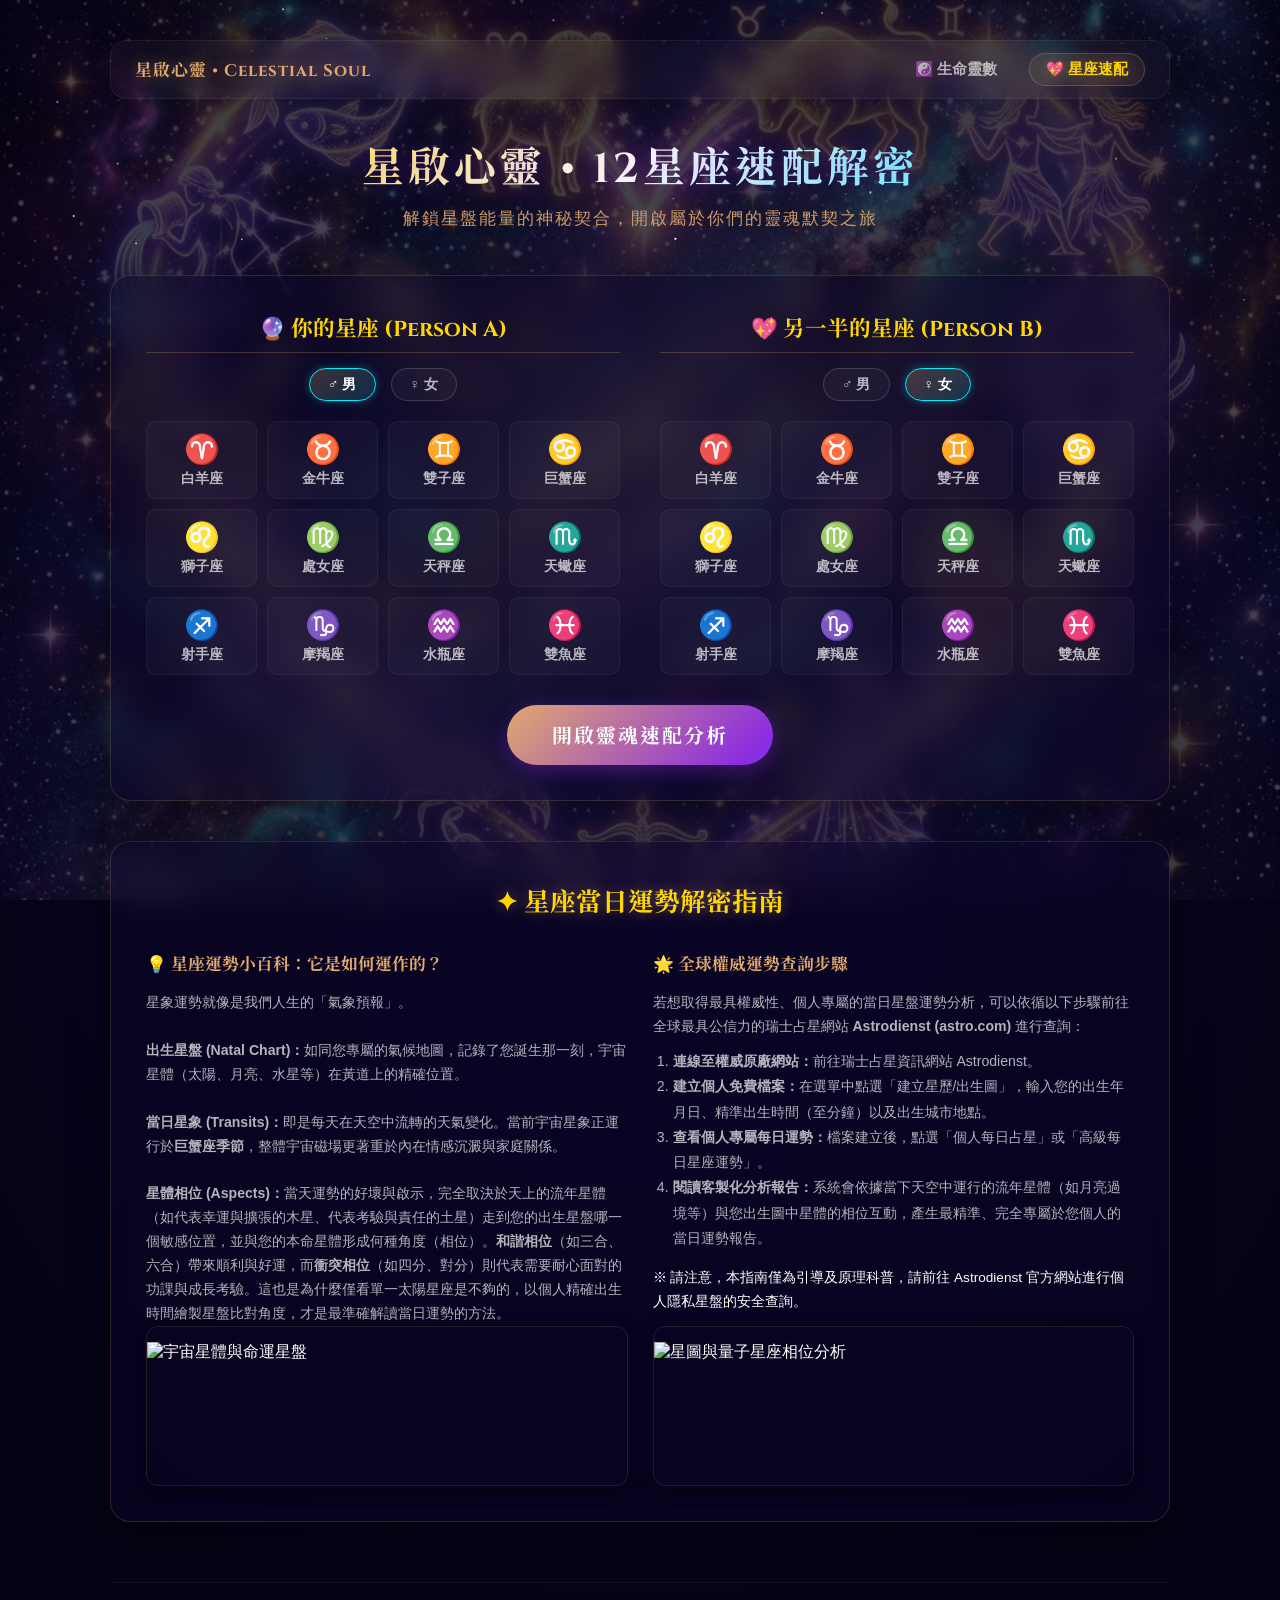
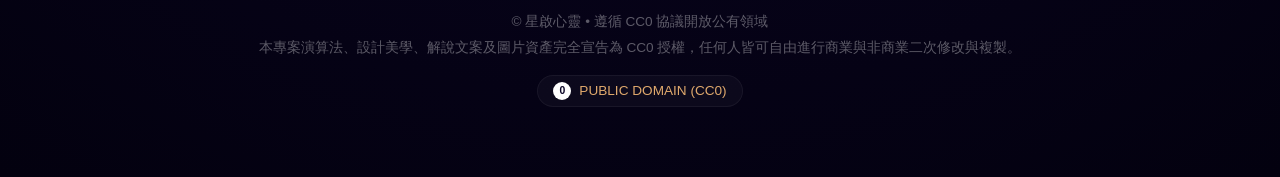
==== commit 8293ede2: "feat: add professional matchmaking score explanations and emotional valuation cards" ====
--- a/zodiac-matchmaker/index.html
+++ b/zodiac-matchmaker/index.html
@@ -135,6 +135,12 @@
             <div class="rating-bar-fill" id="rate-stable-bar" style="width: 0%;"></div>
           </div>
         </div>
+      </div>
+
+      <!-- 專業星座契合度指數剖析卡片 -->
+      <div class="score-explanation-card hidden animate-fade-in" id="zodiac-score-explanation-card">
+        <h4>📊 契合度指數星盤相位剖析</h4>
+        <p id="zodiac-score-explanation-text">正在讀取雙方星盤的行星相位共振依據...</p>
       </div>
 
       <!-- 情緒價值總評語卡 -->
--- a/zodiac-matchmaker/index.css
+++ b/zodiac-matchmaker/index.css
@@ -1108,3 +1108,50 @@
     gap: 15px;
   }
 }
+
+/* 專業契合度指數剖析卡片樣式 */
+.score-explanation-card {
+  background: rgba(138, 43, 226, 0.08);
+  border: 1px solid rgba(223, 183, 108, 0.3);
+  border-radius: 16px;
+  padding: 24px;
+  margin: 25px 0;
+  box-shadow: inset 0 0 15px rgba(0, 255, 255, 0.05), 0 4px 20px rgba(0, 0, 0, 0.2);
+  backdrop-filter: blur(10px);
+  -webkit-backdrop-filter: blur(10px);
+  transition: all 0.3s ease;
+}
+
+.score-explanation-card:hover {
+  border-color: rgba(0, 255, 255, 0.4);
+  box-shadow: inset 0 0 20px rgba(0, 255, 255, 0.1), 0 0 15px rgba(223, 183, 108, 0.2);
+}
+
+.score-explanation-card h4 {
+  font-family: var(--font-serif);
+  color: var(--color-bright-gold);
+  font-size: 1.15rem;
+  margin-bottom: 12px;
+  display: flex;
+  align-items: center;
+  gap: 8px;
+  letter-spacing: 1px;
+}
+
+.score-explanation-card p {
+  color: rgba(255, 255, 255, 0.9);
+  font-size: 0.95rem;
+  line-height: 1.75;
+  text-align: justify;
+}
+
+.score-explanation-card strong {
+  color: var(--color-cyan);
+  font-weight: 600;
+}
+
+.score-explanation-card .highlight-gold {
+  color: var(--color-bright-gold);
+  font-weight: bold;
+}
+
